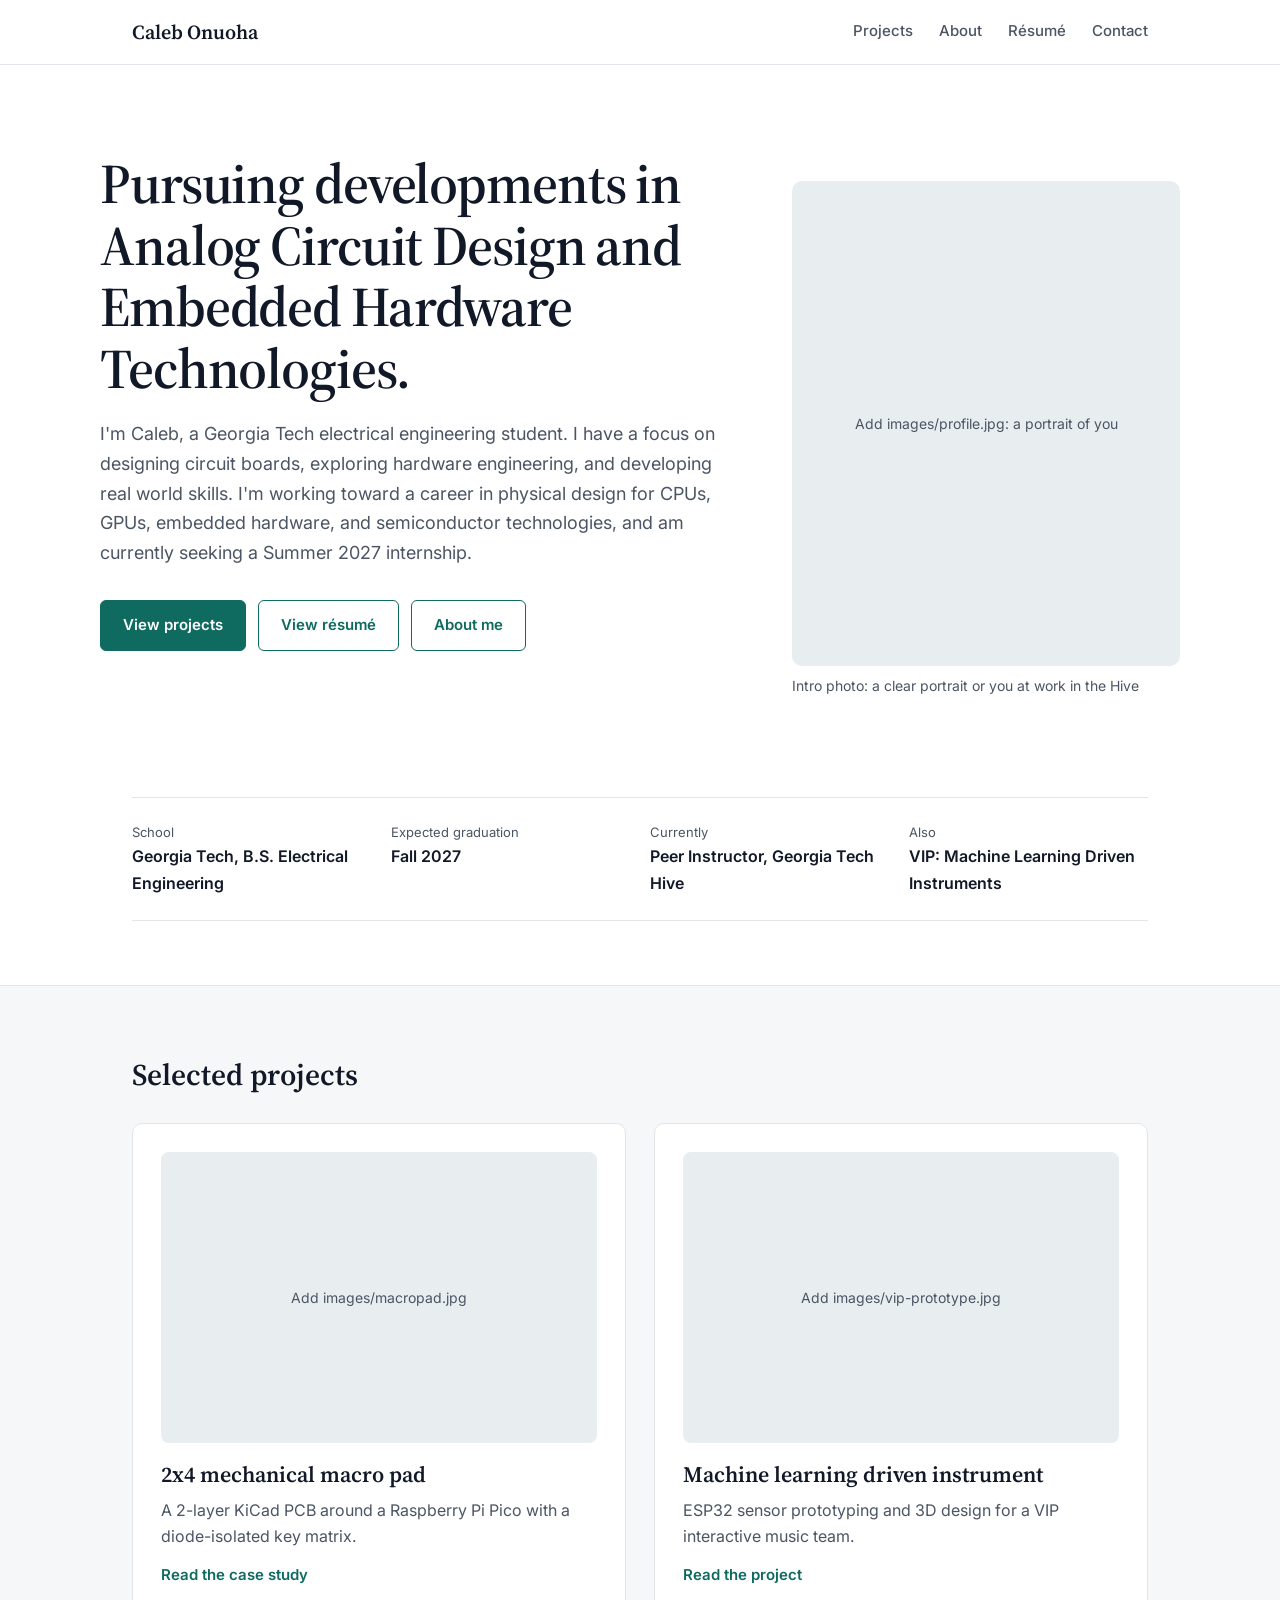
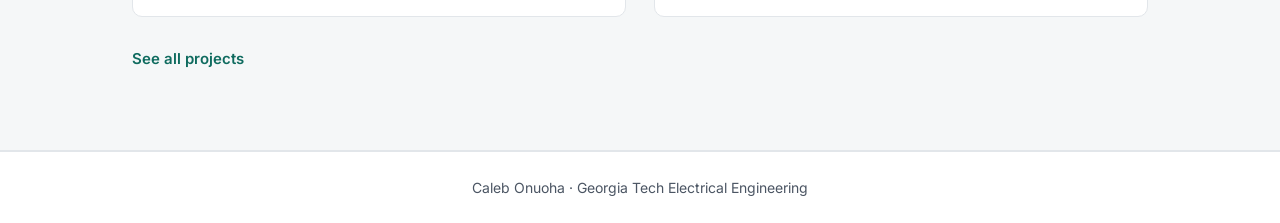
==== index.html @ 6988f1d2 "Update index.html" ====
<!DOCTYPE html><html lang="en"><head><meta charset="utf-8"><meta name="viewport" content="width=device-width, initial-scale=1"><link rel="preconnect" href="https://fonts.googleapis.com"><link rel="preconnect" href="https://fonts.gstatic.com" crossorigin><link href="https://fonts.googleapis.com/css2?family=Inter:wght@400;500;600&family=Source+Serif+4:opsz,wght@8..60,500;8..60,600&display=swap" rel="stylesheet"><link rel="stylesheet" href="style.css"><title>Caleb Onuoha | Electrical Engineering Portfolio</title><meta name="description" content="Georgia Tech electrical engineering student: PCB design, embedded systems, and digital design."></head><body>
<header><div class="wrap"><a class="name" href="index.html">Caleb Onuoha</a><nav aria-label="Primary"><a href="projects.html">Projects</a><a href="about.html">About</a><a href="resume.html">Résumé</a><a href="about.html#contact">Contact</a></nav></div></header>
<main>
<div class="wrap hero">
  <div>
    <h1>Pursuing developments in Analog Circuit Design and Embedded Hardware Technologies.</h1>
    <p class="lede">I'm Caleb, a Georgia Tech electrical engineering student. I have a focus on designing circuit boards, exploring hardware engineering, and developing real world skills. I'm working toward a career in physical design for CPUs, GPUs, embedded hardware, and semiconductor technologies, and am currently seeking a Summer 2027 internship.</p>
    <div class="actions"><a class="btn primary" href="projects.html">View projects</a><a class="btn ghost" href="resume.html">View résumé</a><a class="btn ghost" href="about.html">About me</a></div>
  </div>
  <div class="portrait"><figure><div class="shot"><img src="images/profile.jpg" alt="a portrait of you" onerror="this.replaceWith(document.createTextNode('Add images/profile.jpg: a portrait of you'))"></div><figcaption>Intro photo: a clear portrait or you at work in the Hive</figcaption></figure></div>
</div>
<div class="wrap"><div class="meta" style="margin:0">
  <div><span>School</span><strong>Georgia Tech, B.S. Electrical Engineering</strong></div>
  <div><span>Expected graduation</span><strong>Fall 2027</strong></div>
  <div><span>Currently</span><strong>Peer Instructor, Georgia Tech Hive</strong></div>
  <div><span>Also</span><strong>VIP: Machine Learning Driven Instruments</strong></div>
</div></div>
<section class="alt" style="margin-top:64px"><div class="wrap">
  <h2>Selected projects</h2>
  <div class="grid" style="margin-top:24px">
    <article class="card"><div class="shot" style="min-height:0;aspect-ratio:3/2;border-radius:8px;margin-bottom:18px"><img src="images/macropad.jpg" alt="Macro pad PCB" onerror="this.replaceWith(document.createTextNode('Add images/macropad.jpg'))"></div>
      <h3>2x4 mechanical macro pad</h3><p class="muted">A 2-layer KiCad PCB around a Raspberry Pi Pico with a diode-isolated key matrix.</p><a class="more" href="macropad.html">Read the case study</a></article>
    <article class="card"><div class="shot" style="min-height:0;aspect-ratio:3/2;border-radius:8px;margin-bottom:18px"><img src="images/vip-prototype.jpg" alt="VIP instrument prototype" onerror="this.replaceWith(document.createTextNode('Add images/vip-prototype.jpg'))"></div>
      <h3>Machine learning driven instrument</h3><p class="muted">ESP32 sensor prototyping and 3D design for a VIP interactive music team.</p><a class="more" href="vip.html">Read the project</a></article>
  </div>
  <p style="margin-top:28px"><a class="more" href="projects.html">See all projects</a></p>
</div></section>
</main>
<footer>Caleb Onuoha · Georgia Tech Electrical Engineering</footer>
</body></html>
---- style.css ----
:root{--bg:#fff;--alt:#f5f7f8;--ink:#111827;--soft:#4b5563;--line:#e2e6ea;--accent:#0f6b5f;--accent-dark:#0a4f46;--serif:"Source Serif 4",Georgia,serif;--sans:"Inter","Helvetica Neue",Arial,sans-serif}
*{box-sizing:border-box}
body{margin:0;font-family:var(--sans);color:var(--ink);background:var(--bg);line-height:1.65;-webkit-font-smoothing:antialiased}
a{color:var(--accent)}
a:focus-visible{outline:3px solid var(--accent);outline-offset:3px}
.wrap{max-width:1080px;margin:0 auto;padding:0 32px}
header{position:sticky;top:0;z-index:10;background:rgba(255,255,255,.95);backdrop-filter:blur(8px);border-bottom:1px solid var(--line)}
header .wrap{display:flex;align-items:center;justify-content:space-between;height:64px}
.name{font-family:var(--serif);font-weight:600;font-size:20px;color:var(--ink);text-decoration:none}
nav{display:flex;gap:26px;font-size:15px;font-weight:500}
nav a{color:var(--soft);text-decoration:none;padding:4px 0;border-bottom:2px solid transparent}
nav a:hover{color:var(--accent)}
nav a[aria-current="page"]{color:var(--ink);border-color:var(--accent)}
h1{font-family:var(--serif);font-weight:600;font-size:clamp(36px,5vw,56px);line-height:1.1;letter-spacing:-.02em;margin:0 0 20px}
h2{font-family:var(--serif);font-weight:600;font-size:30px;margin:0 0 12px}
h3{font-family:var(--serif);font-weight:600;font-size:22px;line-height:1.25;margin:0 0 8px}
p{margin:0 0 14px}.muted{color:var(--soft)}
.lede{font-size:18px;color:var(--soft);max-width:60ch;margin:0 0 32px}
.hero{padding:88px 0 72px;display:grid;grid-template-columns:1.6fr 1fr;gap:72px;align-items:start}
.page-head{padding:64px 0 40px}.page-head .lede{margin:0}
section{padding:64px 0}section.alt{background:var(--alt);border-top:1px solid var(--line);border-bottom:1px solid var(--line)}
.actions{display:flex;flex-wrap:wrap;gap:12px}
.btn{display:inline-block;padding:12px 22px;border-radius:6px;font-weight:600;font-size:15px;text-decoration:none;border:1px solid var(--accent)}
.btn.primary{background:var(--accent);color:#fff}.btn.primary:hover{background:var(--accent-dark)}
.btn.ghost{color:var(--accent);background:#fff}.btn.ghost:hover{background:var(--alt)}
.facts{border-left:3px solid var(--accent);padding-left:24px;margin:0}
.facts dt,.skills dt{font-size:13px;color:var(--soft);margin-top:16px}.facts dt:first-child,.skills dt:first-child{margin-top:0}
.facts dd,.skills dd{margin:2px 0 0;font-weight:500}
.featured{display:grid;grid-template-columns:1.1fr 1fr;background:#fff;border:1px solid var(--line);border-radius:10px;overflow:hidden;margin-bottom:28px}
.shot{background:#e8edf0;min-height:280px;display:grid;place-items:center;color:var(--soft);font-size:14px;text-align:center;padding:20px}
.shot img{width:100%;height:100%;object-fit:cover;display:block}
.featured .body{padding:32px}
.grid{display:grid;grid-template-columns:repeat(auto-fit,minmax(300px,1fr));gap:28px}
.card{background:#fff;border:1px solid var(--line);border-radius:10px;padding:28px;display:flex;flex-direction:column}
.tags{list-style:none;display:flex;flex-wrap:wrap;gap:8px;padding:0;margin:4px 0 18px}
.tags li,.status{font-size:13px;font-weight:500;background:var(--alt);border:1px solid var(--line);border-radius:999px;padding:3px 12px;color:var(--soft)}
.status{display:inline-block;margin-bottom:14px}
.more{margin-top:auto;font-weight:600;font-size:15px;text-decoration:none}.more:hover{text-decoration:underline}
.back{display:inline-block;margin-bottom:20px;font-size:15px;font-weight:500;text-decoration:none}
.meta{display:grid;grid-template-columns:repeat(auto-fit,minmax(180px,1fr));gap:20px;padding:24px 0;border-top:1px solid var(--line);border-bottom:1px solid var(--line);margin:28px 0 0}
.meta div span{display:block;font-size:13px;color:var(--soft)}.meta div strong{font-weight:600}
.case{max-width:760px}.case h2{margin-top:48px}
figure{margin:28px 0}figure .shot{border-radius:8px;min-height:240px}figcaption{font-size:14px;color:var(--soft);margin-top:8px}
.cols{display:grid;grid-template-columns:1.3fr 1fr;gap:64px}
.role{display:grid;grid-template-columns:180px 1fr;gap:28px;padding:22px 0;border-top:1px solid var(--line)}.role:last-child{border-bottom:1px solid var(--line)}
.role .when{color:var(--soft);font-size:15px}
.contact{text-align:center}.contact .actions{justify-content:center}
footer{border-top:1px solid var(--line);padding:24px 0;font-size:14px;color:var(--soft);text-align:center}
@media(max-width:860px){.wrap{padding:0 20px}nav{gap:14px;font-size:14px}.hero,.cols{grid-template-columns:1fr;gap:36px}.hero{padding:56px 0}.featured{grid-template-columns:1fr}.role{grid-template-columns:1fr;gap:4px}section{padding:48px 0}}
.portrait .shot{aspect-ratio:4/5;min-height:0;border-radius:10px}
.gallery{display:grid;grid-template-columns:repeat(auto-fit,minmax(240px,1fr));gap:20px;margin:28px 0}
.gallery figure{margin:0}.gallery .shot{min-height:200px;border-radius:8px}
.viewer{width:100%;height:min(88vh,1000px);border:1px solid var(--line);border-radius:8px;background:var(--alt);display:block}
.case ul.list,.list{padding-left:20px;margin:0 0 14px;color:var(--soft)}.list li{margin-bottom:6px}
.note{font-size:14px;color:var(--soft)}
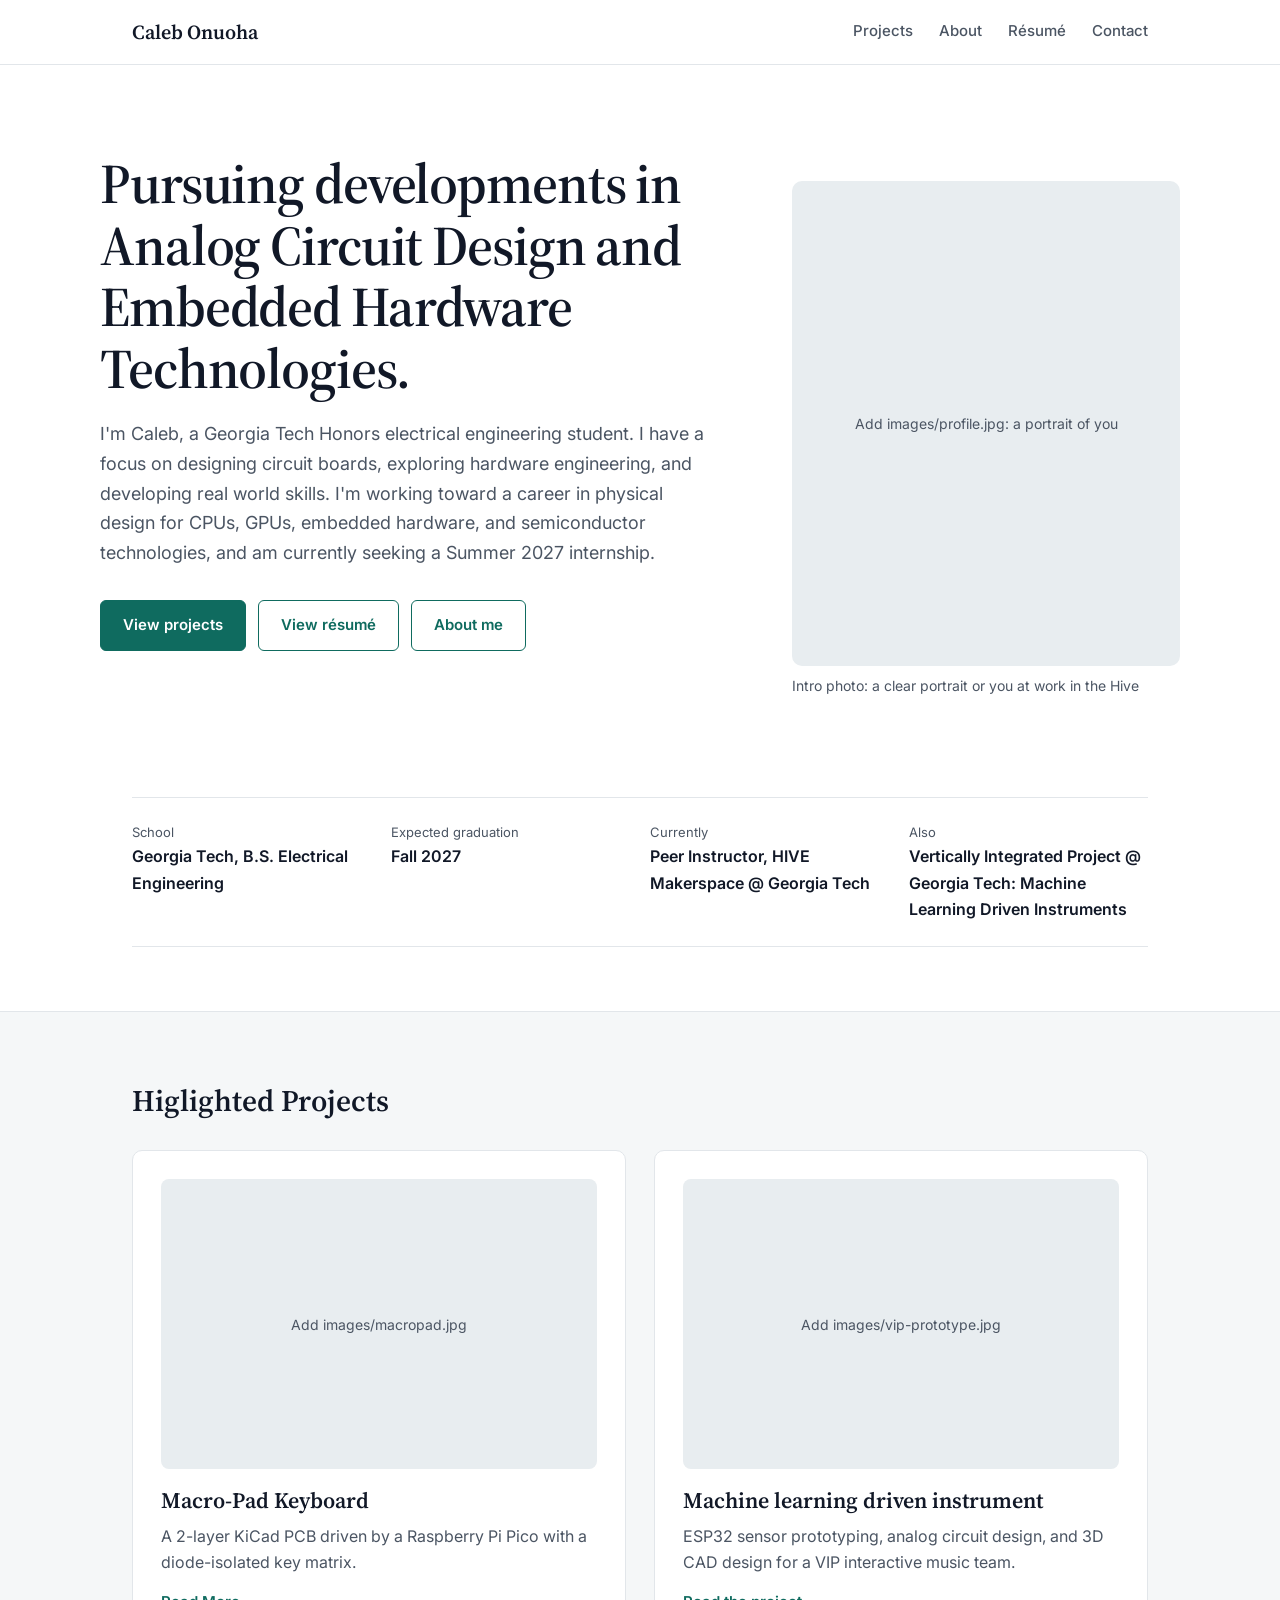
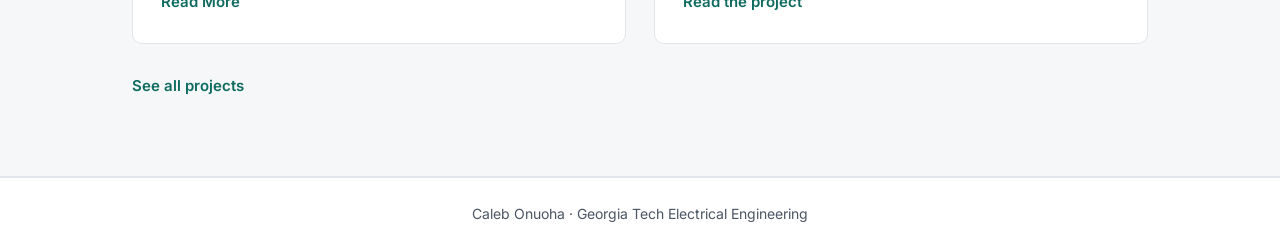
==== commit 948930de: "Update personal information and project titles" ====
--- a/index.html
+++ b/index.html
@@ -4,7 +4,7 @@
 <div class="wrap hero">
   <div>
     <h1>Pursuing developments in Analog Circuit Design and Embedded Hardware Technologies.</h1>
-    <p class="lede">I'm Caleb, a Georgia Tech electrical engineering student. I have a focus on designing circuit boards, exploring hardware engineering, and developing real world skills. I'm working toward a career in physical design for CPUs, GPUs, embedded hardware, and semiconductor technologies, and am currently seeking a Summer 2027 internship.</p>
+    <p class="lede">I'm Caleb, a Georgia Tech Honors electrical engineering student. I have a focus on designing circuit boards, exploring hardware engineering, and developing real world skills. I'm working toward a career in physical design for CPUs, GPUs, embedded hardware, and semiconductor technologies, and am currently seeking a Summer 2027 internship.</p>
     <div class="actions"><a class="btn primary" href="projects.html">View projects</a><a class="btn ghost" href="resume.html">View résumé</a><a class="btn ghost" href="about.html">About me</a></div>
   </div>
   <div class="portrait"><figure><div class="shot"><img src="images/profile.jpg" alt="a portrait of you" onerror="this.replaceWith(document.createTextNode('Add images/profile.jpg: a portrait of you'))"></div><figcaption>Intro photo: a clear portrait or you at work in the Hive</figcaption></figure></div>
@@ -12,16 +12,16 @@
 <div class="wrap"><div class="meta" style="margin:0">
   <div><span>School</span><strong>Georgia Tech, B.S. Electrical Engineering</strong></div>
   <div><span>Expected graduation</span><strong>Fall 2027</strong></div>
-  <div><span>Currently</span><strong>Peer Instructor, Georgia Tech Hive</strong></div>
-  <div><span>Also</span><strong>VIP: Machine Learning Driven Instruments</strong></div>
+  <div><span>Currently</span><strong>Peer Instructor, HIVE Makerspace @ Georgia Tech</strong></div>
+  <div><span>Also</span><strong>Vertically Integrated Project @ Georgia Tech: Machine Learning Driven Instruments</strong></div>
 </div></div>
 <section class="alt" style="margin-top:64px"><div class="wrap">
-  <h2>Selected projects</h2>
+  <h2>Higlighted Projects</h2>
   <div class="grid" style="margin-top:24px">
     <article class="card"><div class="shot" style="min-height:0;aspect-ratio:3/2;border-radius:8px;margin-bottom:18px"><img src="images/macropad.jpg" alt="Macro pad PCB" onerror="this.replaceWith(document.createTextNode('Add images/macropad.jpg'))"></div>
-      <h3>2x4 mechanical macro pad</h3><p class="muted">A 2-layer KiCad PCB around a Raspberry Pi Pico with a diode-isolated key matrix.</p><a class="more" href="macropad.html">Read the case study</a></article>
+      <h3>Macro-Pad Keyboard</h3><p class="muted">A 2-layer KiCad PCB driven by a Raspberry Pi Pico with a diode-isolated key matrix.</p><a class="more" href="macropad.html">Read More</a></article>
     <article class="card"><div class="shot" style="min-height:0;aspect-ratio:3/2;border-radius:8px;margin-bottom:18px"><img src="images/vip-prototype.jpg" alt="VIP instrument prototype" onerror="this.replaceWith(document.createTextNode('Add images/vip-prototype.jpg'))"></div>
-      <h3>Machine learning driven instrument</h3><p class="muted">ESP32 sensor prototyping and 3D design for a VIP interactive music team.</p><a class="more" href="vip.html">Read the project</a></article>
+      <h3>Machine learning driven instrument</h3><p class="muted">ESP32 sensor prototyping, analog circuit design, and 3D CAD design for a VIP interactive music team.</p><a class="more" href="vip.html">Read the project</a></article>
   </div>
   <p style="margin-top:28px"><a class="more" href="projects.html">See all projects</a></p>
 </div></section>
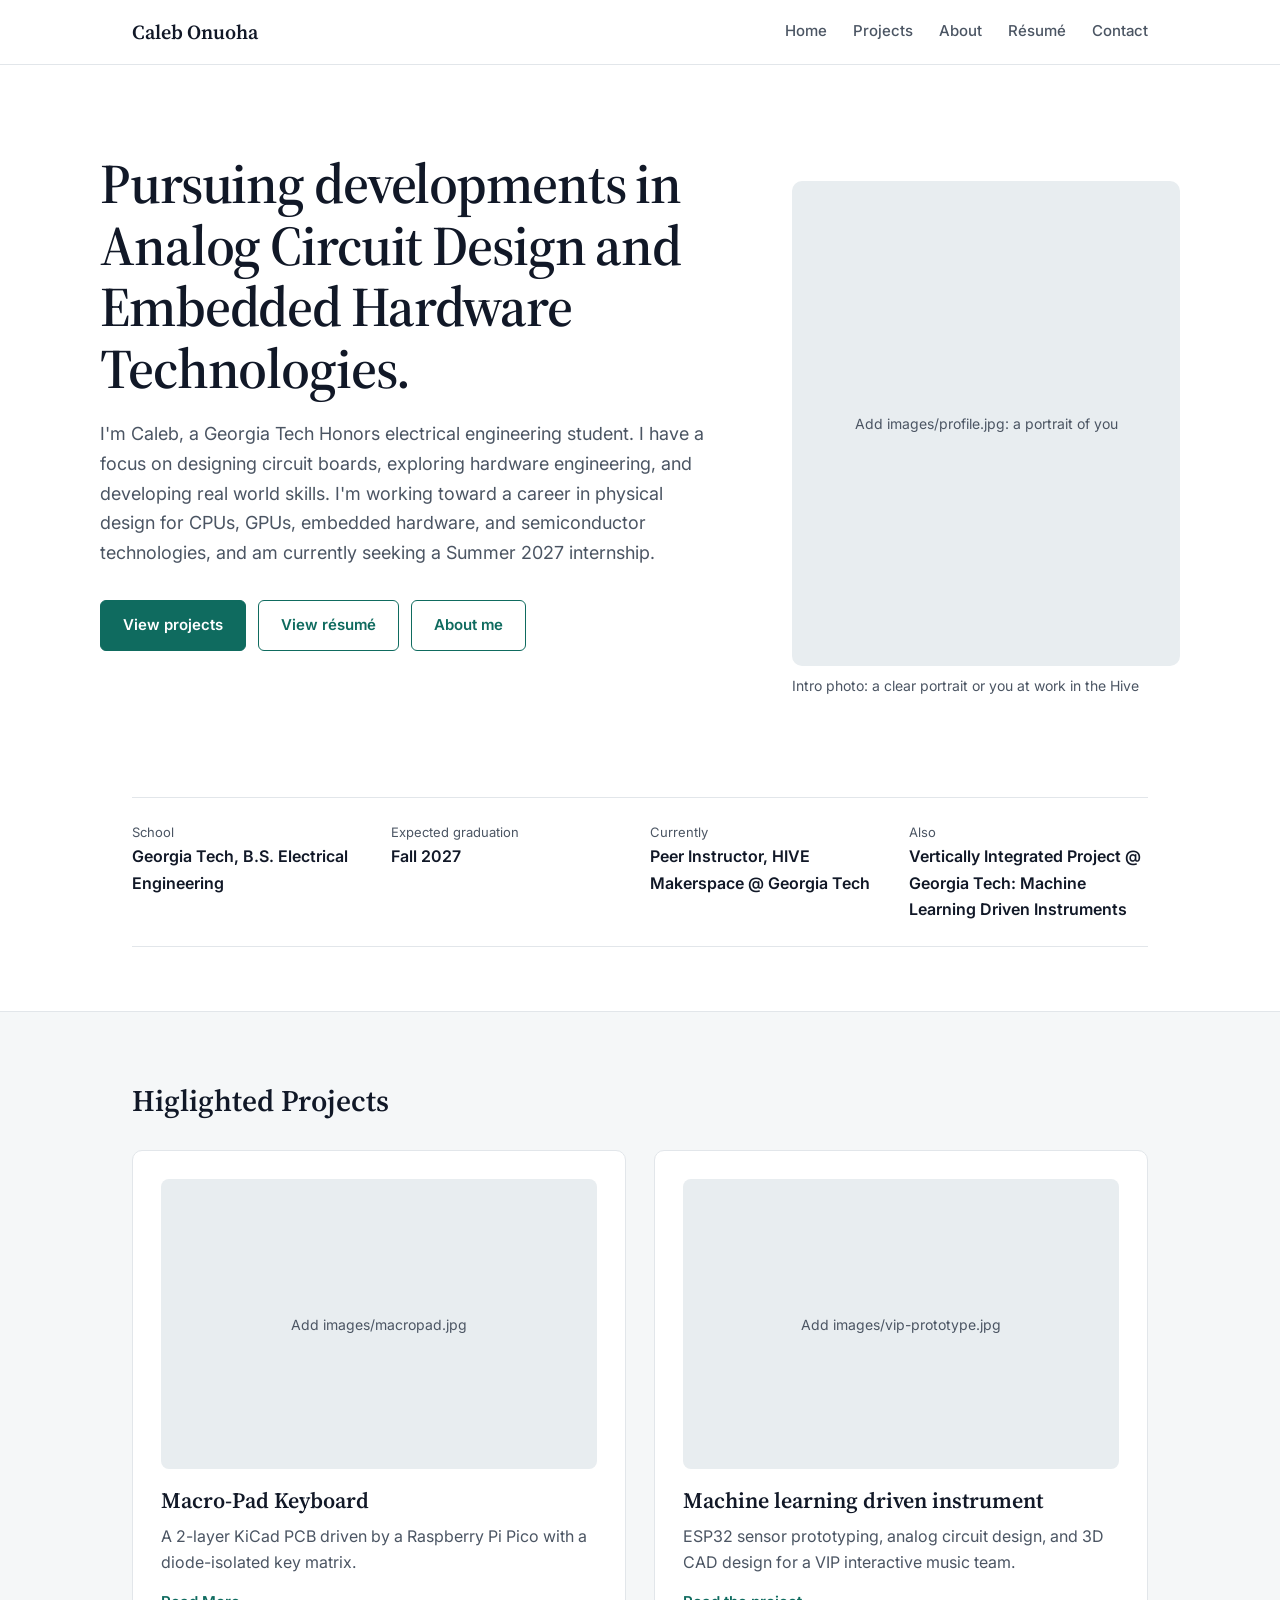
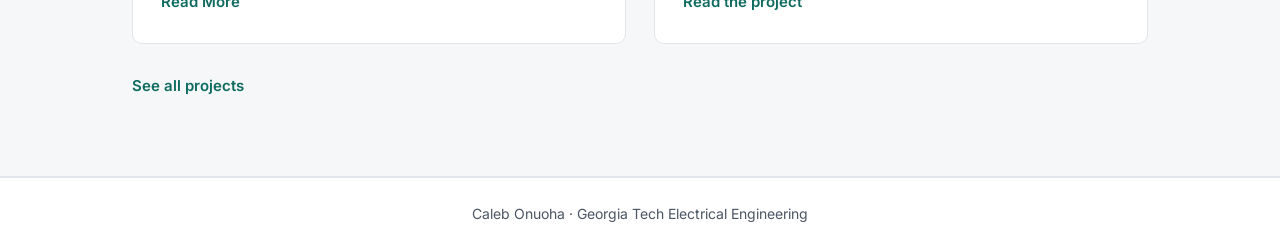
==== commit ad566bed: "Update header navigation links in index.html" ====
--- a/index.html
+++ b/index.html
@@ -1,5 +1,5 @@
 <!DOCTYPE html><html lang="en"><head><meta charset="utf-8"><meta name="viewport" content="width=device-width, initial-scale=1"><link rel="preconnect" href="https://fonts.googleapis.com"><link rel="preconnect" href="https://fonts.gstatic.com" crossorigin><link href="https://fonts.googleapis.com/css2?family=Inter:wght@400;500;600&family=Source+Serif+4:opsz,wght@8..60,500;8..60,600&display=swap" rel="stylesheet"><link rel="stylesheet" href="style.css"><title>Caleb Onuoha | Electrical Engineering Portfolio</title><meta name="description" content="Georgia Tech electrical engineering student: PCB design, embedded systems, and digital design."></head><body>
-<header><div class="wrap"><a class="name" href="index.html">Caleb Onuoha</a><nav aria-label="Primary"><a href="projects.html">Projects</a><a href="about.html">About</a><a href="resume.html">Résumé</a><a href="about.html#contact">Contact</a></nav></div></header>
+<header><div class="wrap"><a class="name" href="index.html">Caleb Onuoha</a><nav aria-label="Primary"><a href="index.html">Home</a><a href="projects.html">Projects</a><a href="about.html">About</a><a href="resume.html">Résumé</a><a href="about.html#contact">Contact</a></nav></div></header>
 <main>
 <div class="wrap hero">
   <div>
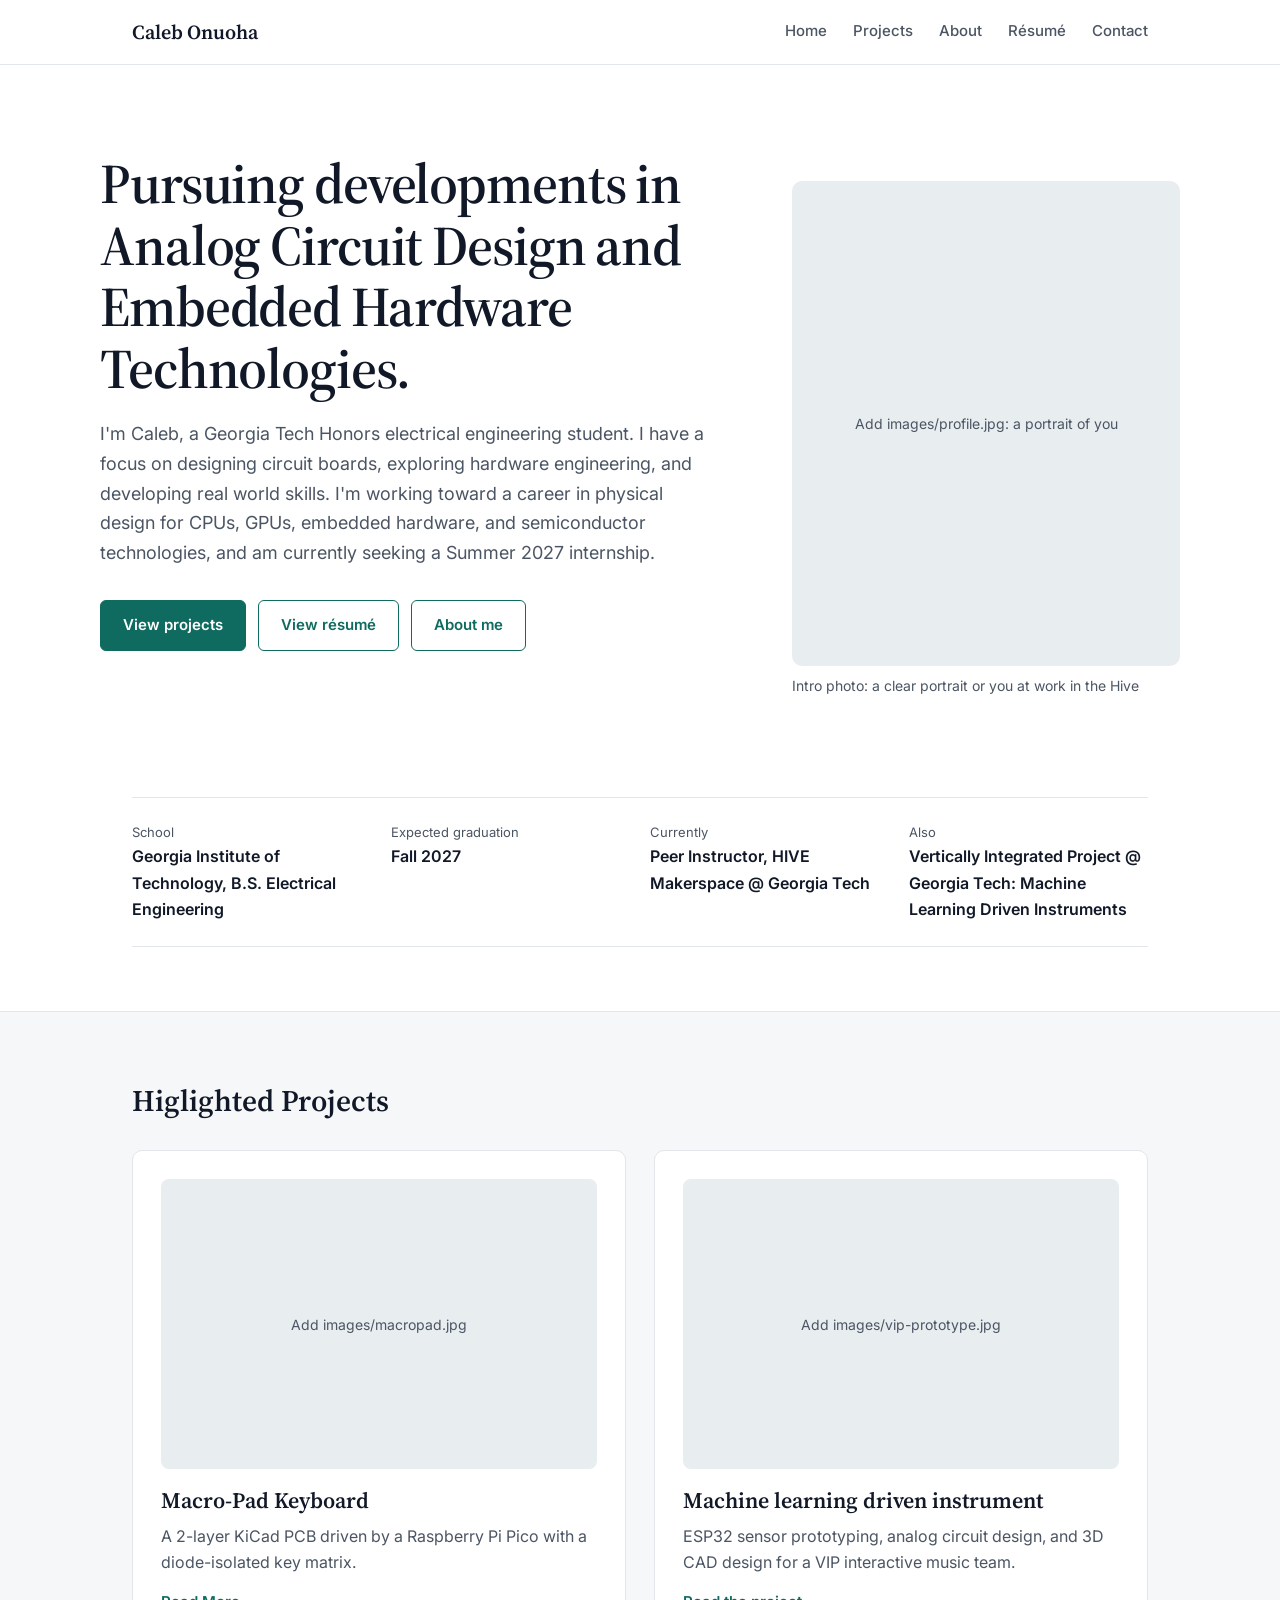
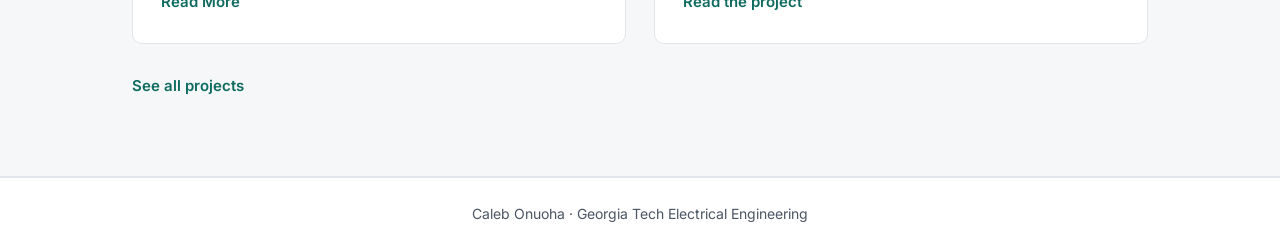
==== commit c45679fd: "Update school name to Georgia Institute of Technology" ====
--- a/index.html
+++ b/index.html
@@ -10,7 +10,7 @@
   <div class="portrait"><figure><div class="shot"><img src="images/profile.jpg" alt="a portrait of you" onerror="this.replaceWith(document.createTextNode('Add images/profile.jpg: a portrait of you'))"></div><figcaption>Intro photo: a clear portrait or you at work in the Hive</figcaption></figure></div>
 </div>
 <div class="wrap"><div class="meta" style="margin:0">
-  <div><span>School</span><strong>Georgia Tech, B.S. Electrical Engineering</strong></div>
+  <div><span>School</span><strong>Georgia Institute of Technology, B.S. Electrical Engineering</strong></div>
   <div><span>Expected graduation</span><strong>Fall 2027</strong></div>
   <div><span>Currently</span><strong>Peer Instructor, HIVE Makerspace @ Georgia Tech</strong></div>
   <div><span>Also</span><strong>Vertically Integrated Project @ Georgia Tech: Machine Learning Driven Instruments</strong></div>
--- a/style.css
+++ b/style.css
@@ -50,6 +50,5 @@
 .portrait .shot{aspect-ratio:4/5;min-height:0;border-radius:10px}
 .gallery{display:grid;grid-template-columns:repeat(auto-fit,minmax(240px,1fr));gap:20px;margin:28px 0}
 .gallery figure{margin:0}.gallery .shot{min-height:200px;border-radius:8px}
-.viewer{width:100%;height:min(88vh,1000px);border:1px solid var(--line);border-radius:8px;background:var(--alt);display:block}
-.case ul.list,.list{padding-left:20px;margin:0 0 14px;color:var(--soft)}.list li{margin-bottom:6px}
+.viewer{width:100%;max-width:900px;margin:0 auto;height:auto;aspect-ratio:8.5/11.1;border:1px solid var(--line);border-radius:8px;background:var(--alt);display:block}.case ul.list,.list{padding-left:20px;margin:0 0 14px;color:var(--soft)}.list li{margin-bottom:6px}
 .note{font-size:14px;color:var(--soft)}
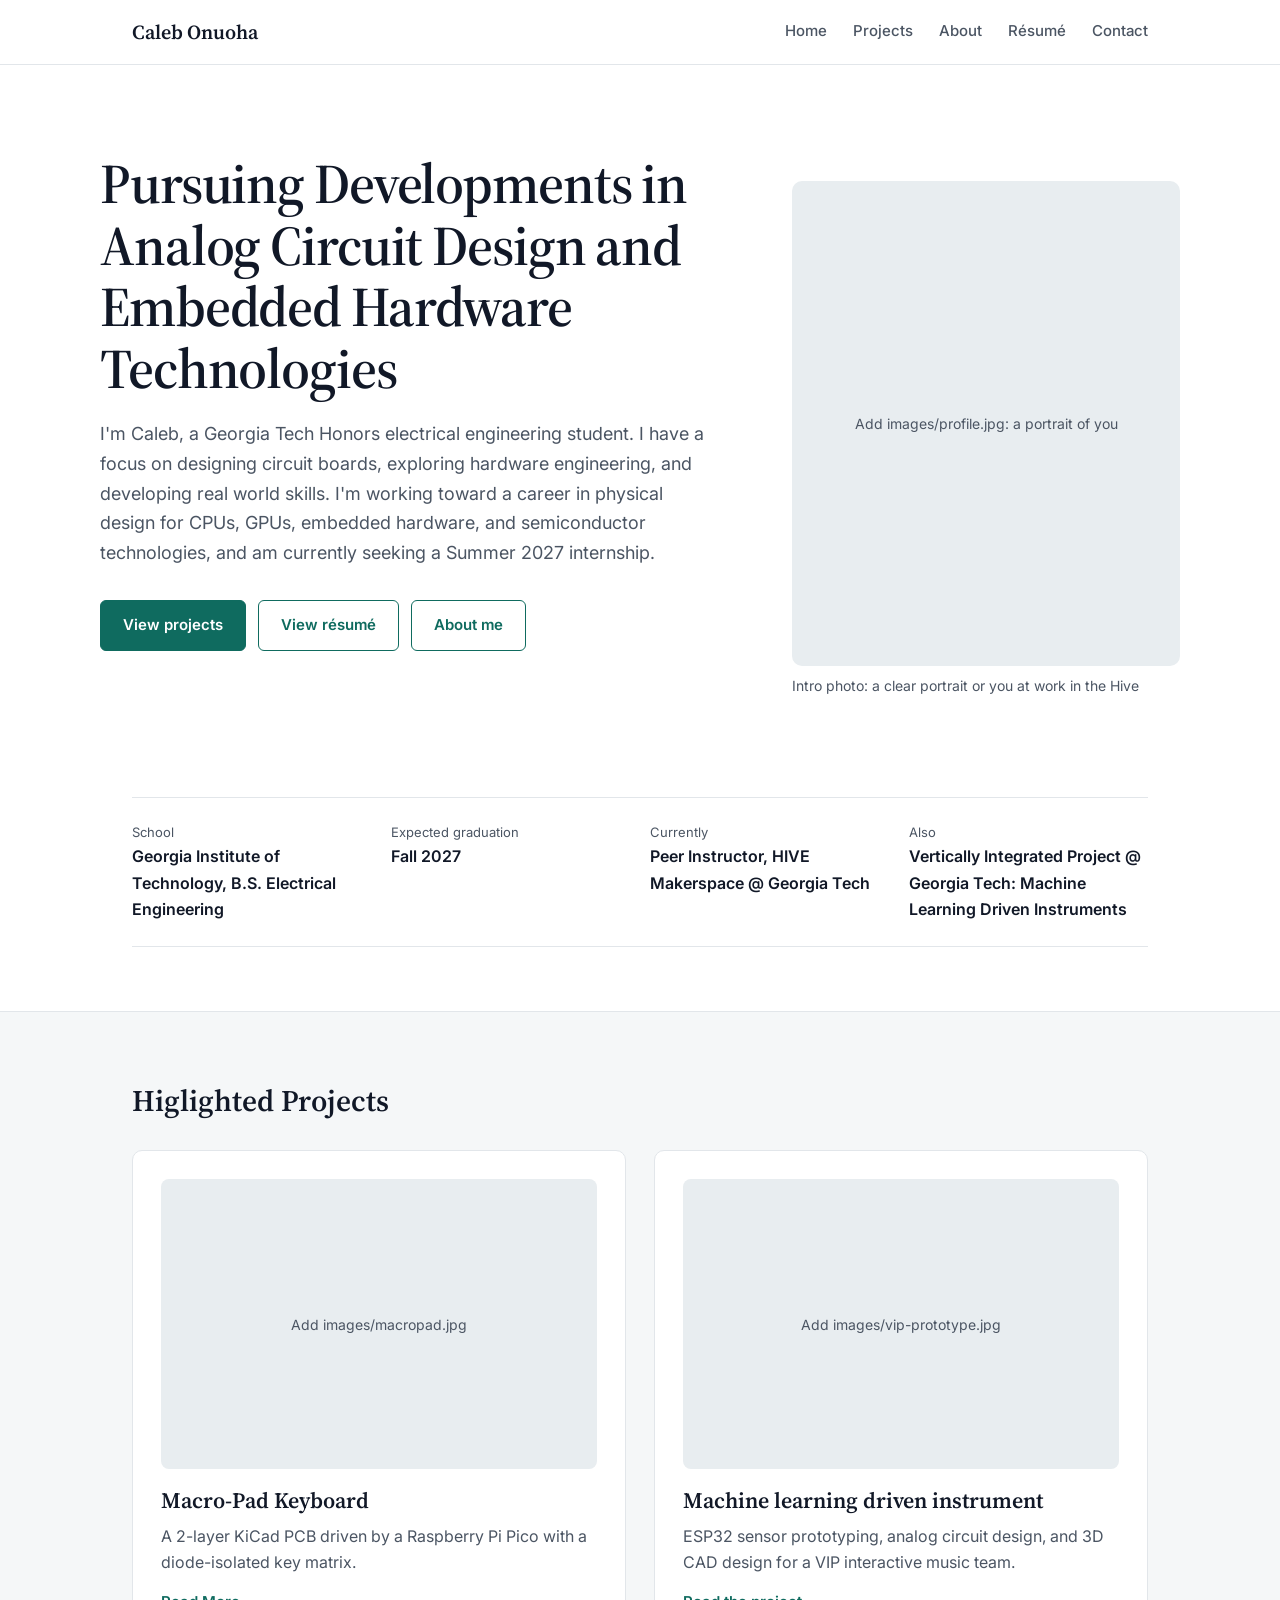
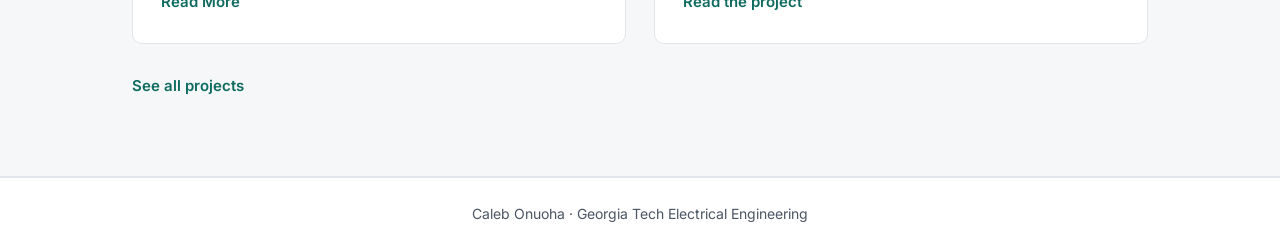
==== commit 349d9696: "Correct capitalization in header section" ====
--- a/index.html
+++ b/index.html
@@ -3,7 +3,7 @@
 <main>
 <div class="wrap hero">
   <div>
-    <h1>Pursuing developments in Analog Circuit Design and Embedded Hardware Technologies.</h1>
+    <h1>Pursuing Developments in Analog Circuit Design and Embedded Hardware Technologies</h1>
     <p class="lede">I'm Caleb, a Georgia Tech Honors electrical engineering student. I have a focus on designing circuit boards, exploring hardware engineering, and developing real world skills. I'm working toward a career in physical design for CPUs, GPUs, embedded hardware, and semiconductor technologies, and am currently seeking a Summer 2027 internship.</p>
     <div class="actions"><a class="btn primary" href="projects.html">View projects</a><a class="btn ghost" href="resume.html">View résumé</a><a class="btn ghost" href="about.html">About me</a></div>
   </div>
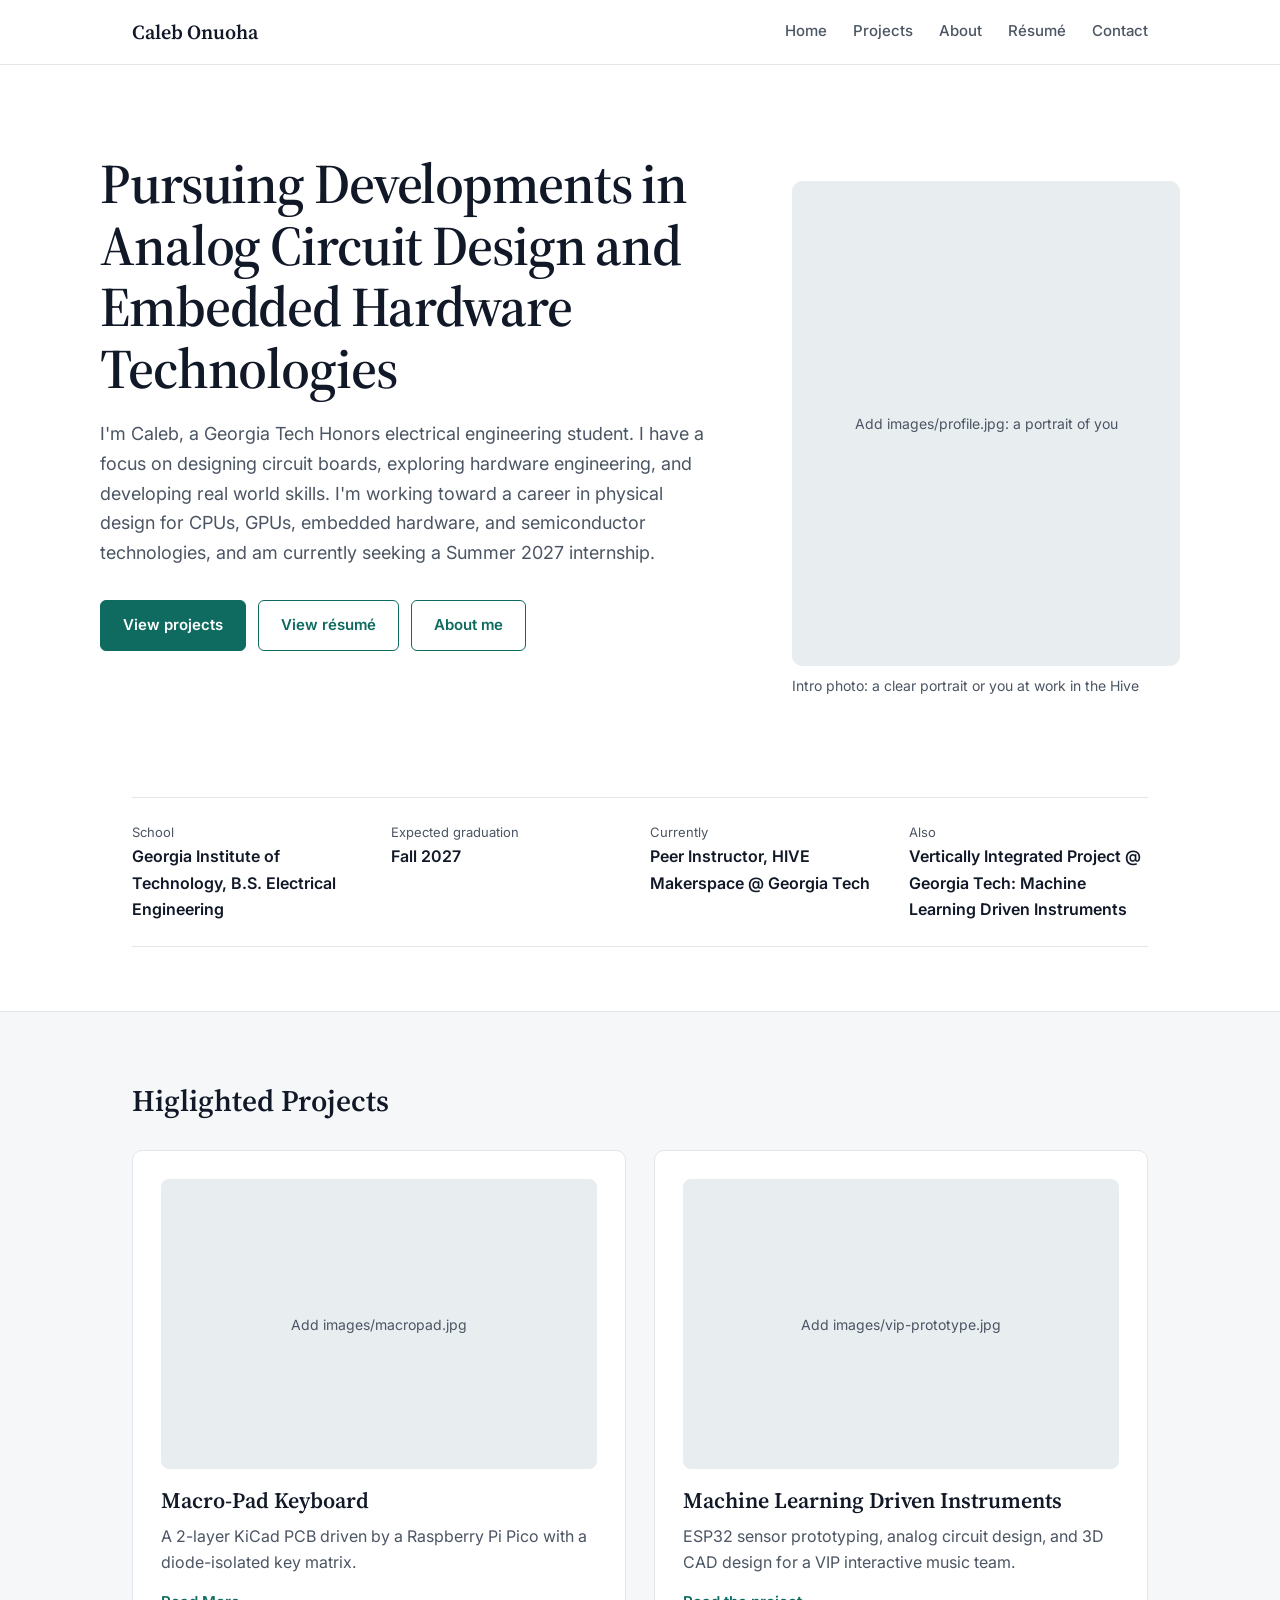
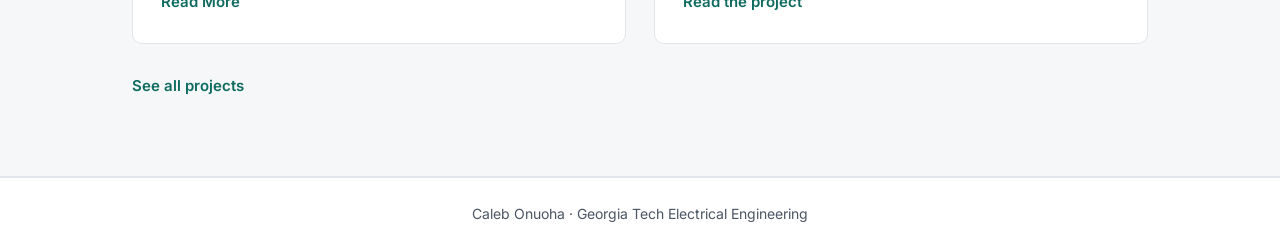
==== commit 13c94649: "Correct heading casing for VIP instrument section" ====
--- a/index.html
+++ b/index.html
@@ -21,7 +21,7 @@
     <article class="card"><div class="shot" style="min-height:0;aspect-ratio:3/2;border-radius:8px;margin-bottom:18px"><img src="images/macropad.jpg" alt="Macro pad PCB" onerror="this.replaceWith(document.createTextNode('Add images/macropad.jpg'))"></div>
       <h3>Macro-Pad Keyboard</h3><p class="muted">A 2-layer KiCad PCB driven by a Raspberry Pi Pico with a diode-isolated key matrix.</p><a class="more" href="macropad.html">Read More</a></article>
     <article class="card"><div class="shot" style="min-height:0;aspect-ratio:3/2;border-radius:8px;margin-bottom:18px"><img src="images/vip-prototype.jpg" alt="VIP instrument prototype" onerror="this.replaceWith(document.createTextNode('Add images/vip-prototype.jpg'))"></div>
-      <h3>Machine learning driven instrument</h3><p class="muted">ESP32 sensor prototyping, analog circuit design, and 3D CAD design for a VIP interactive music team.</p><a class="more" href="vip.html">Read the project</a></article>
+      <h3>Machine Learning Driven Instruments</h3><p class="muted">ESP32 sensor prototyping, analog circuit design, and 3D CAD design for a VIP interactive music team.</p><a class="more" href="vip.html">Read the project</a></article>
   </div>
   <p style="margin-top:28px"><a class="more" href="projects.html">See all projects</a></p>
 </div></section>
--- a/style.css
+++ b/style.css
@@ -52,3 +52,9 @@
 .gallery figure{margin:0}.gallery .shot{min-height:200px;border-radius:8px}
 .viewer{width:100%;max-width:900px;margin:0 auto;height:auto;aspect-ratio:8.5/11.1;border:1px solid var(--line);border-radius:8px;background:var(--alt);display:block}.case ul.list,.list{padding-left:20px;margin:0 0 14px;color:var(--soft)}.list li{margin-bottom:6px}
 .note{font-size:14px;color:var(--soft)}
+.gallery.big{align-items:start}
+.gallery.big .shot{aspect-ratio:16/10;min-height:0;display:grid;place-items:center;background:var(--alt)}
+.gallery.big img{width:100%;height:100%;object-fit:contain}
+.gallery.big figcaption{text-align:center;margin-top:10px}
+.case.wide{max-width:1000px}
+.case.wide p,.case.wide .list,.case.wide .lede{max-width:760px}
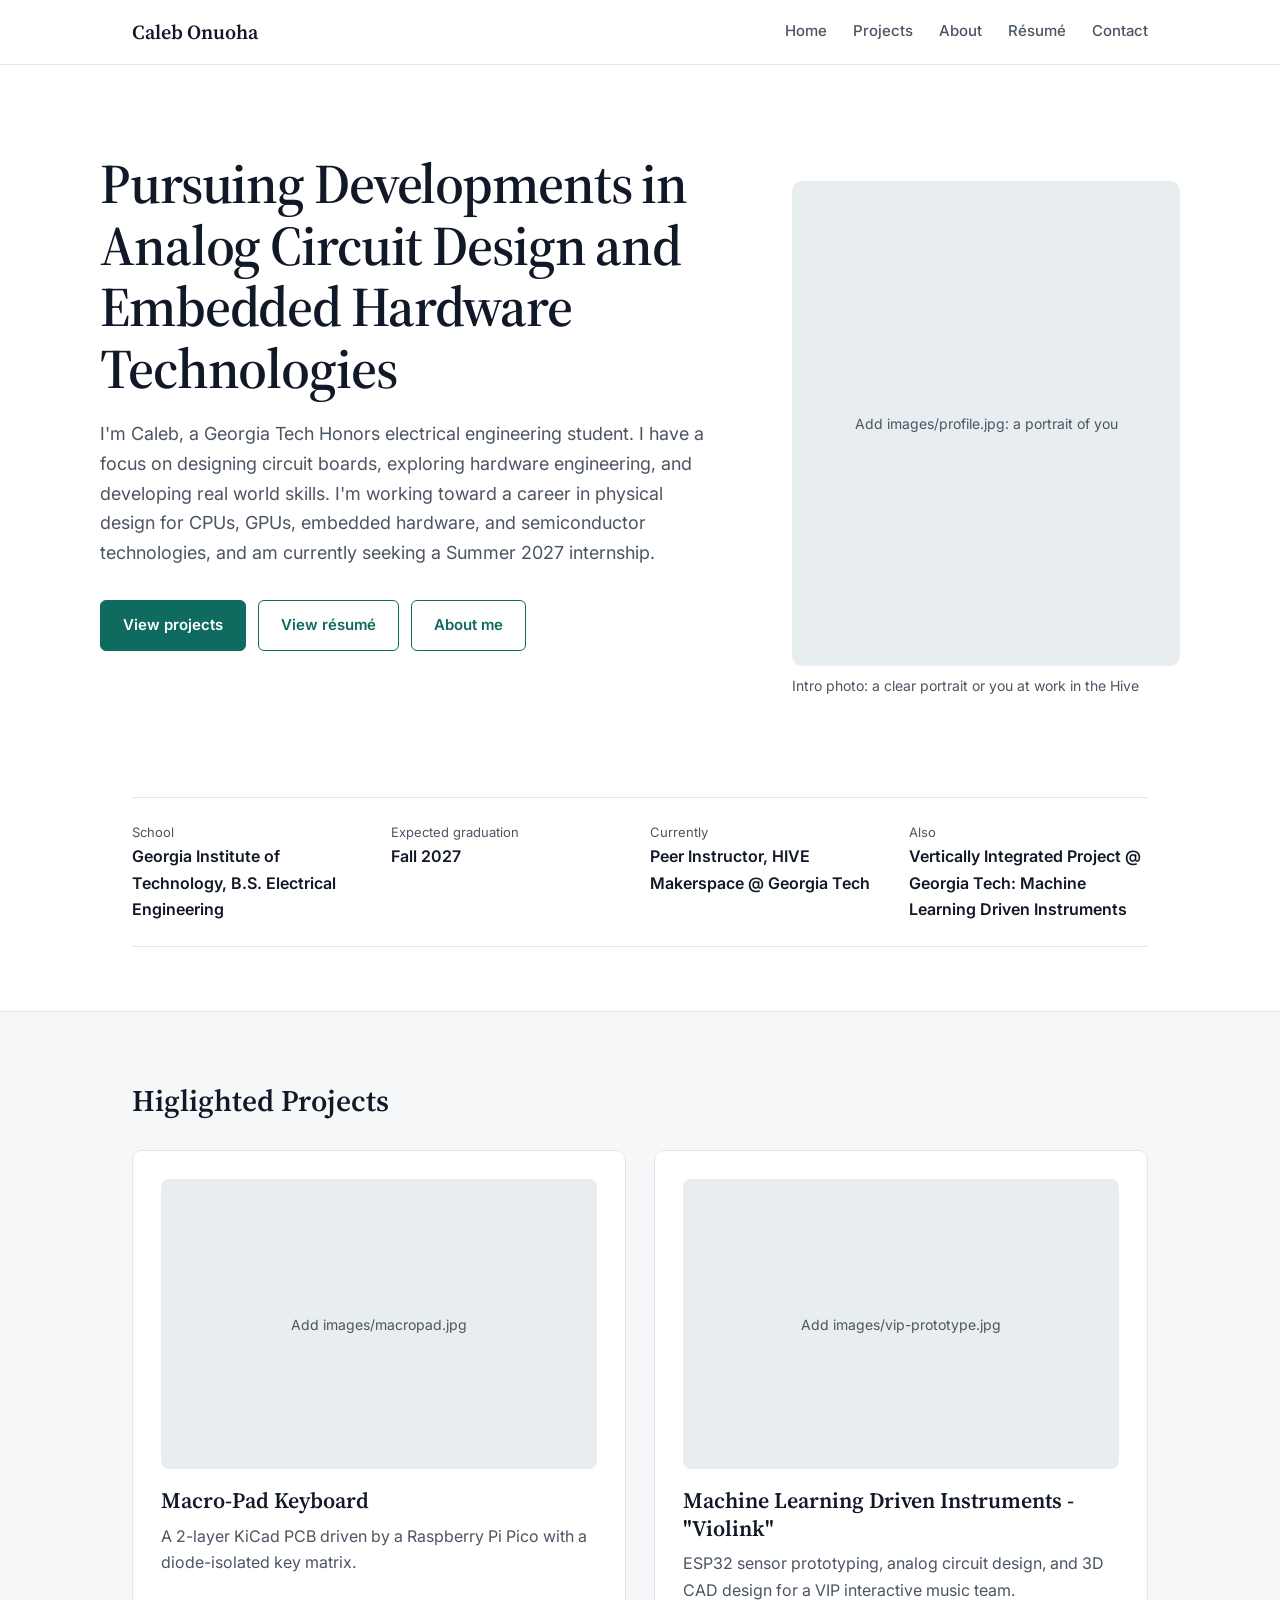
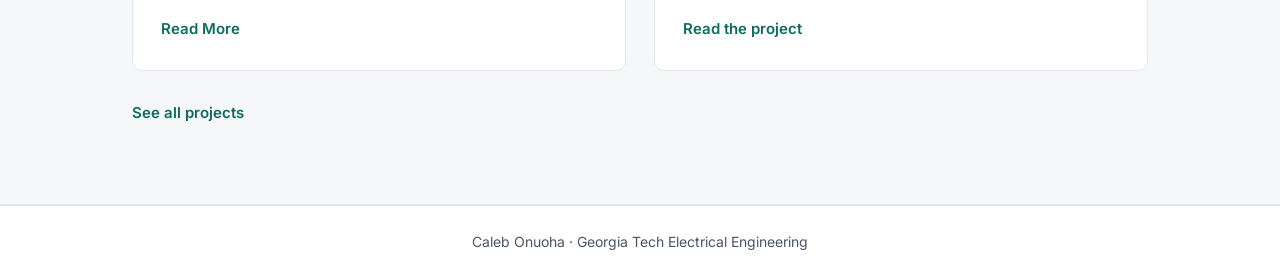
==== commit c6c8f1b9: "Update project title for Machine Learning Instruments" ====
--- a/index.html
+++ b/index.html
@@ -21,7 +21,7 @@
     <article class="card"><div class="shot" style="min-height:0;aspect-ratio:3/2;border-radius:8px;margin-bottom:18px"><img src="images/macropad.jpg" alt="Macro pad PCB" onerror="this.replaceWith(document.createTextNode('Add images/macropad.jpg'))"></div>
       <h3>Macro-Pad Keyboard</h3><p class="muted">A 2-layer KiCad PCB driven by a Raspberry Pi Pico with a diode-isolated key matrix.</p><a class="more" href="macropad.html">Read More</a></article>
     <article class="card"><div class="shot" style="min-height:0;aspect-ratio:3/2;border-radius:8px;margin-bottom:18px"><img src="images/vip-prototype.jpg" alt="VIP instrument prototype" onerror="this.replaceWith(document.createTextNode('Add images/vip-prototype.jpg'))"></div>
-      <h3>Machine Learning Driven Instruments</h3><p class="muted">ESP32 sensor prototyping, analog circuit design, and 3D CAD design for a VIP interactive music team.</p><a class="more" href="vip.html">Read the project</a></article>
+      <h3>Machine Learning Driven Instruments - "Violink"</h3><p class="muted">ESP32 sensor prototyping, analog circuit design, and 3D CAD design for a VIP interactive music team.</p><a class="more" href="vip.html">Read the project</a></article>
   </div>
   <p style="margin-top:28px"><a class="more" href="projects.html">See all projects</a></p>
 </div></section>
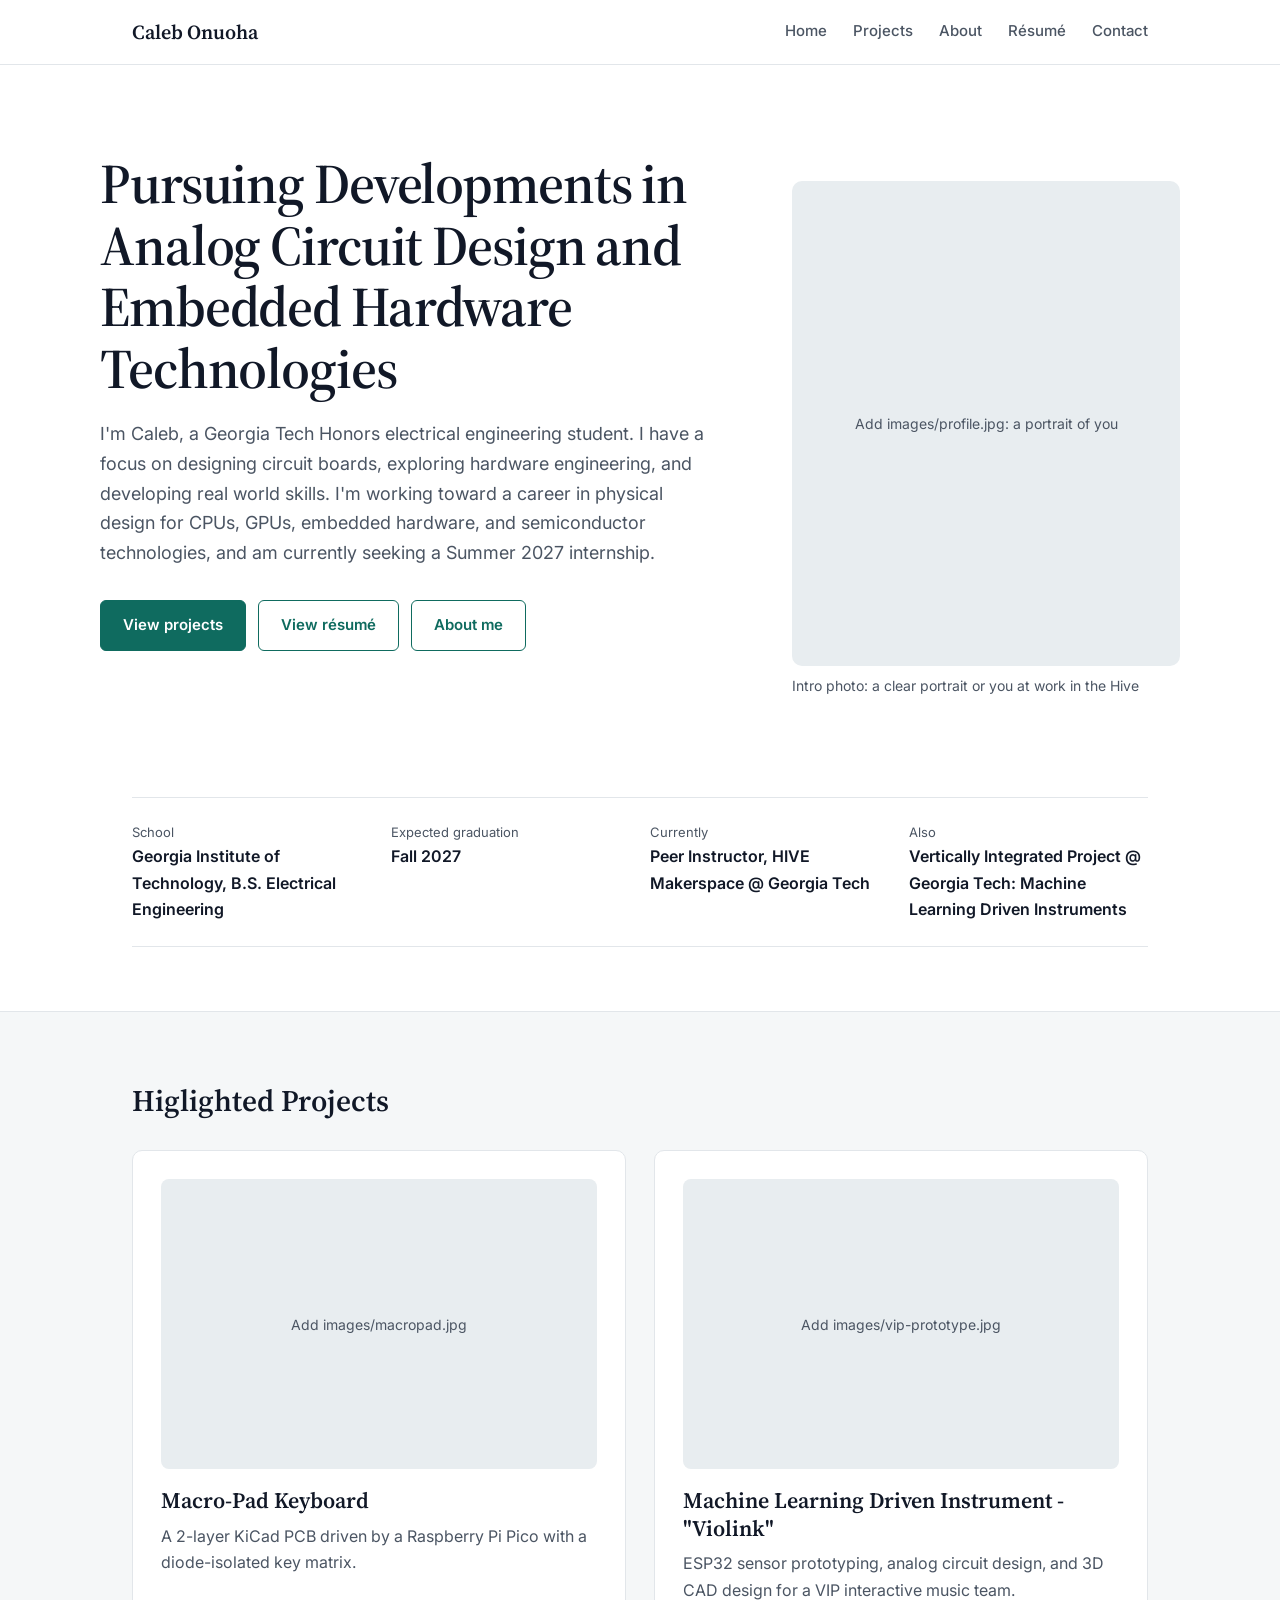
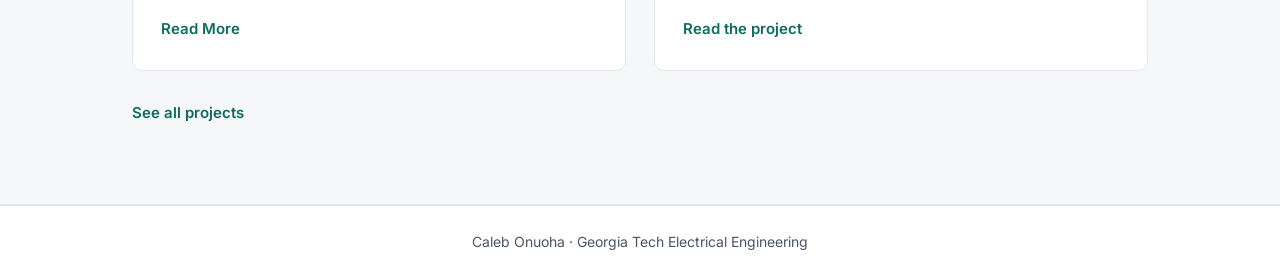
==== commit 3da9c431: "Correct title formatting for Violink project" ====
--- a/index.html
+++ b/index.html
@@ -21,7 +21,7 @@
     <article class="card"><div class="shot" style="min-height:0;aspect-ratio:3/2;border-radius:8px;margin-bottom:18px"><img src="images/macropad.jpg" alt="Macro pad PCB" onerror="this.replaceWith(document.createTextNode('Add images/macropad.jpg'))"></div>
       <h3>Macro-Pad Keyboard</h3><p class="muted">A 2-layer KiCad PCB driven by a Raspberry Pi Pico with a diode-isolated key matrix.</p><a class="more" href="macropad.html">Read More</a></article>
     <article class="card"><div class="shot" style="min-height:0;aspect-ratio:3/2;border-radius:8px;margin-bottom:18px"><img src="images/vip-prototype.jpg" alt="VIP instrument prototype" onerror="this.replaceWith(document.createTextNode('Add images/vip-prototype.jpg'))"></div>
-      <h3>Machine Learning Driven Instruments - "Violink"</h3><p class="muted">ESP32 sensor prototyping, analog circuit design, and 3D CAD design for a VIP interactive music team.</p><a class="more" href="vip.html">Read the project</a></article>
+      <h3>Machine Learning Driven Instrument - "Violink"</h3><p class="muted">ESP32 sensor prototyping, analog circuit design, and 3D CAD design for a VIP interactive music team.</p><a class="more" href="vip.html">Read the project</a></article>
   </div>
   <p style="margin-top:28px"><a class="more" href="projects.html">See all projects</a></p>
 </div></section>
